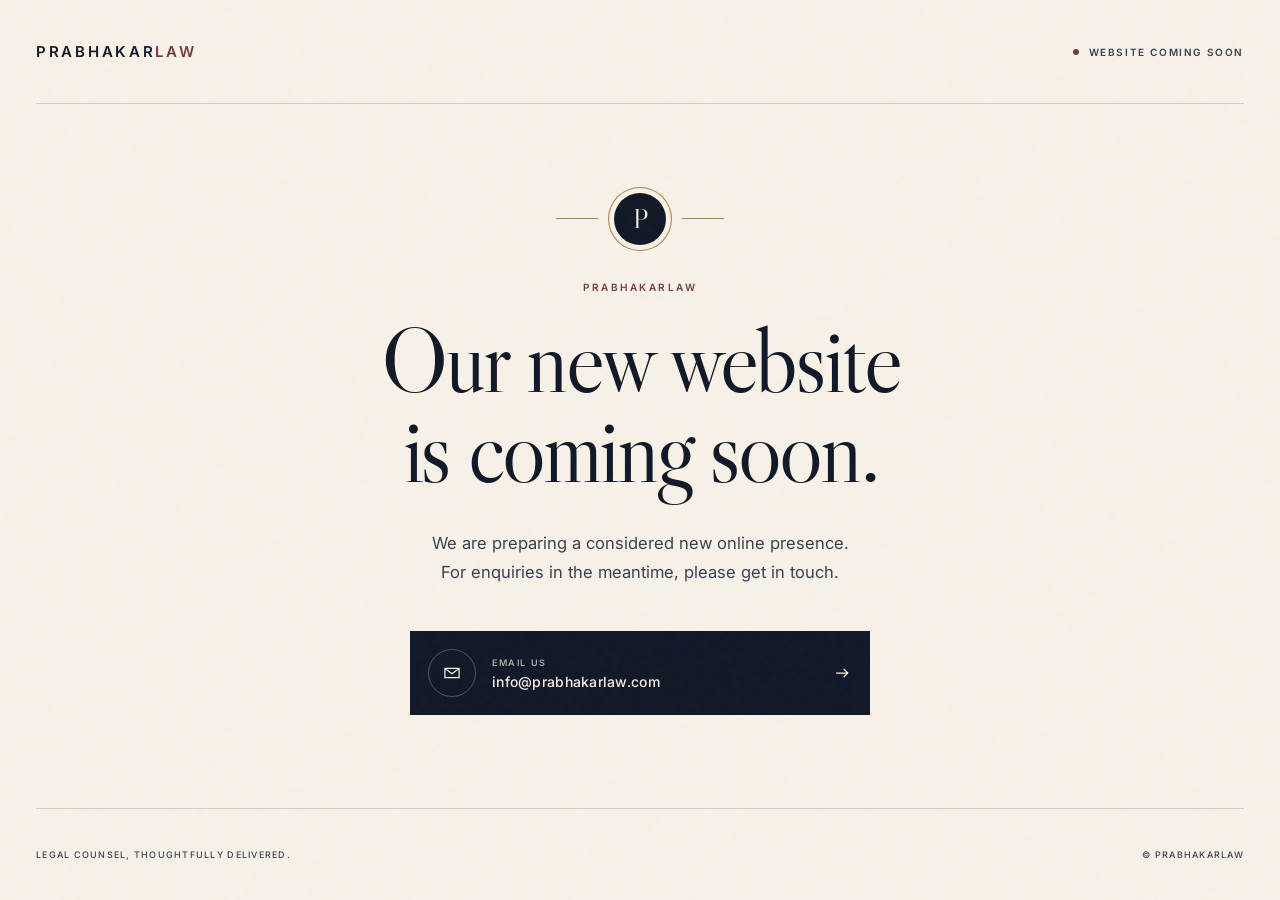
==== index.html @ bf0c2168 "Coming soon" ====
<!doctype html>
<html lang="en">
  <head>
    <meta charset="UTF-8" />
    <meta name="viewport" content="width=device-width, initial-scale=1.0" />
    <meta name="description" content="PRABHAKARLAW — coming soon. Contact the firm by email." />
    <meta name="theme-color" content="#111827" />
    <link rel="icon" href="data:image/svg+xml,%3Csvg xmlns='http://www.w3.org/2000/svg' viewBox='0 0 64 64'%3E%3Crect width='64' height='64' rx='32' fill='%23111827'/%3E%3Ctext x='32' y='43' text-anchor='middle' font-family='Georgia' font-size='34' fill='%23f7f1e7'%3EP%3C/text%3E%3C/svg%3E" />
    <title>PRABHAKARLAW — Coming Soon</title>
    <link rel="preconnect" href="https://fonts.googleapis.com" />
    <link rel="preconnect" href="https://fonts.gstatic.com" crossorigin />
    <link href="https://fonts.googleapis.com/css2?family=Inter:wght@400;500;600&family=Libre+Caslon+Display&display=swap" rel="stylesheet" />
    <link rel="stylesheet" href="./styles.css" />
  </head>
  <body>
    <div class="page">
      <header class="header">
        <a class="wordmark" href="#main" aria-label="PRABHAKARLAW home">PRABHAKAR<span>LAW</span></a>
        <p class="header-status"><span aria-hidden="true"></span>Website coming soon</p>
      </header>

      <main id="main" class="main">
        <div class="crest" aria-hidden="true">
          <span class="crest-rule"></span>
          <span class="crest-letter">P</span>
          <span class="crest-rule"></span>
        </div>
        <p class="overline">PRABHAKARLAW</p>
        <h1>Our new website<br />is coming soon.</h1>
        <p class="subhead">We are preparing a considered new online presence.<br class="desktop-break" /> For enquiries in the meantime, please get in touch.</p>
        <a class="email-button" href="mailto:info@prabhakarlaw.com">
          <span class="email-icon" aria-hidden="true"><svg viewBox="0 0 24 24"><path d="M3.5 6.5h17v11h-17zM4 7l8 6 8-6" /></svg></span>
          <span class="email-copy"><small>Email us</small><strong>info@prabhakarlaw.com</strong></span>
          <svg class="arrow" viewBox="0 0 24 24" aria-hidden="true"><path d="M5 12h14m-5-5 5 5-5 5" /></svg>
        </a>
      </main>

      <footer class="footer">
        <p>Legal counsel, thoughtfully delivered.</p>
        <p>© <span id="year"></span> PRABHAKARLAW</p>
      </footer>
    </div>
    <script src="./script.js"></script>
  </body>
</html>
---- styles.css ----
:root {
  --navy: #111827;
  --navy-soft: #394150;
  --ivory: #f7f1e7;
  --burgundy: #713b40;
  --brass: #a4814e;
  --line: rgba(17, 24, 39, 0.17);
}

* { box-sizing: border-box; }
html { scroll-behavior: smooth; }
body {
  margin: 0;
  min-width: 320px;
  color: var(--navy);
  background: var(--ivory);
  font-family: "Inter", Arial, sans-serif;
  -webkit-font-smoothing: antialiased;
}
body::before {
  content: "";
  position: fixed;
  inset: 0;
  pointer-events: none;
  opacity: 0.025;
  background-image: url("data:image/svg+xml,%3Csvg viewBox='0 0 150 150' xmlns='http://www.w3.org/2000/svg'%3E%3Cfilter id='n'%3E%3CfeTurbulence type='fractalNoise' baseFrequency='.85' numOctaves='3' stitchTiles='stitch'/%3E%3C/filter%3E%3Crect width='100%25' height='100%25' filter='url(%23n)'/%3E%3C/svg%3E");
}
a { color: inherit; }
.page {
  width: min(100% - 72px, 1440px);
  min-height: 100svh;
  margin: 0 auto;
  display: grid;
  grid-template-rows: auto 1fr auto;
}
.header {
  height: 104px;
  display: flex;
  align-items: center;
  justify-content: space-between;
  border-bottom: 1px solid var(--line);
}
.wordmark { font-size: 15px; font-weight: 600; letter-spacing: 0.18em; text-decoration: none; }
.wordmark span { color: var(--burgundy); }
.header-status {
  margin: 0;
  display: flex;
  align-items: center;
  gap: 10px;
  color: var(--navy-soft);
  font-size: 10px;
  font-weight: 600;
  letter-spacing: 0.16em;
  text-transform: uppercase;
}
.header-status span { width: 6px; height: 6px; border-radius: 50%; background: var(--burgundy); }
.main { width: min(100%, 920px); margin: auto; padding: 68px 0 72px; text-align: center; }
.crest { display: flex; align-items: center; justify-content: center; gap: 16px; margin-bottom: 36px; }
.crest-rule { width: 42px; height: 1px; background: var(--brass); }
.crest-letter {
  width: 52px;
  height: 52px;
  display: grid;
  place-items: center;
  color: var(--ivory);
  background: var(--navy);
  border-radius: 50%;
  font: 400 27px/1 "Libre Caslon Display", Georgia, serif;
  box-shadow: 0 0 0 5px var(--ivory), 0 0 0 6px var(--brass);
}
.overline { margin: 0 0 22px; color: var(--burgundy); font-size: 10px; font-weight: 600; letter-spacing: 0.25em; }
h1 { margin: 0; font: 400 clamp(54px, 7.2vw, 104px)/0.98 "Libre Caslon Display", Georgia, serif; letter-spacing: -0.035em; }
.subhead { margin: 34px auto 0; color: var(--navy-soft); font-size: clamp(15px, 1.3vw, 18px); line-height: 1.75; }
.email-button {
  width: min(100%, 460px);
  min-height: 84px;
  margin: 44px auto 0;
  padding: 16px 18px;
  display: grid;
  grid-template-columns: 48px 1fr 24px;
  align-items: center;
  gap: 16px;
  color: var(--ivory);
  background: var(--navy);
  text-align: left;
  text-decoration: none;
  transition: background-color .25s ease, transform .25s ease;
}
.email-button:hover { background: var(--burgundy); transform: translateY(-2px); }
.email-button:focus-visible { outline: 3px solid var(--brass); outline-offset: 4px; }
.email-icon {
  width: 48px;
  height: 48px;
  display: grid;
  place-items: center;
  border: 1px solid rgba(247, 241, 231, 0.28);
  border-radius: 50%;
}
.email-icon svg, .arrow { width: 20px; fill: none; stroke: currentColor; stroke-width: 1.5; }
.email-copy { min-width: 0; display: flex; flex-direction: column; gap: 5px; }
.email-copy small { color: rgba(247, 241, 231, 0.68); font-size: 9px; font-weight: 600; letter-spacing: .18em; text-transform: uppercase; }
.email-copy strong { overflow: hidden; font-size: 14px; font-weight: 500; letter-spacing: .02em; text-overflow: ellipsis; }
.arrow { justify-self: end; transition: transform .25s ease; }
.email-button:hover .arrow { transform: translateX(3px); }
.footer {
  min-height: 92px;
  padding: 24px 0;
  display: flex;
  align-items: center;
  justify-content: space-between;
  gap: 24px;
  border-top: 1px solid var(--line);
  color: var(--navy-soft);
  font-size: 9px;
  font-weight: 500;
  letter-spacing: 0.14em;
  text-transform: uppercase;
}
.footer p { margin: 0; }
@media (max-width: 680px) {
  .page { width: min(100% - 40px, 1440px); }
  .header { height: 82px; }
  .wordmark { font-size: 12px; }
  .header-status { font-size: 8px; letter-spacing: .11em; }
  .header-status span { display: none; }
  .main { padding: 64px 0 60px; }
  .crest { margin-bottom: 32px; }
  h1 { font-size: clamp(50px, 15.5vw, 72px); }
  .desktop-break { display: none; }
  .subhead { max-width: 420px; margin-top: 28px; }
  .email-button { min-height: 78px; margin-top: 36px; grid-template-columns: 42px 1fr 20px; gap: 12px; padding: 14px; }
  .email-icon { width: 42px; height: 42px; }
  .email-copy strong { font-size: 12px; }
  .footer { min-height: 110px; align-items: flex-start; flex-direction: column; justify-content: center; gap: 10px; }
}
@media (max-height: 720px) and (min-width: 681px) {
  .header { height: 82px; }
  .main { padding: 38px 0 44px; }
  .crest { margin-bottom: 24px; }
  .crest-letter { width: 44px; height: 44px; font-size: 23px; }
  .overline { margin-bottom: 14px; }
  h1 { font-size: clamp(52px, 6.5vw, 86px); }
  .subhead { margin-top: 24px; }
  .email-button { margin-top: 28px; min-height: 72px; }
  .footer { min-height: 76px; }
}
@media (prefers-reduced-motion: reduce) {
  html { scroll-behavior: auto; }
  *, *::before, *::after { transition-duration: 0.01ms !important; }
}
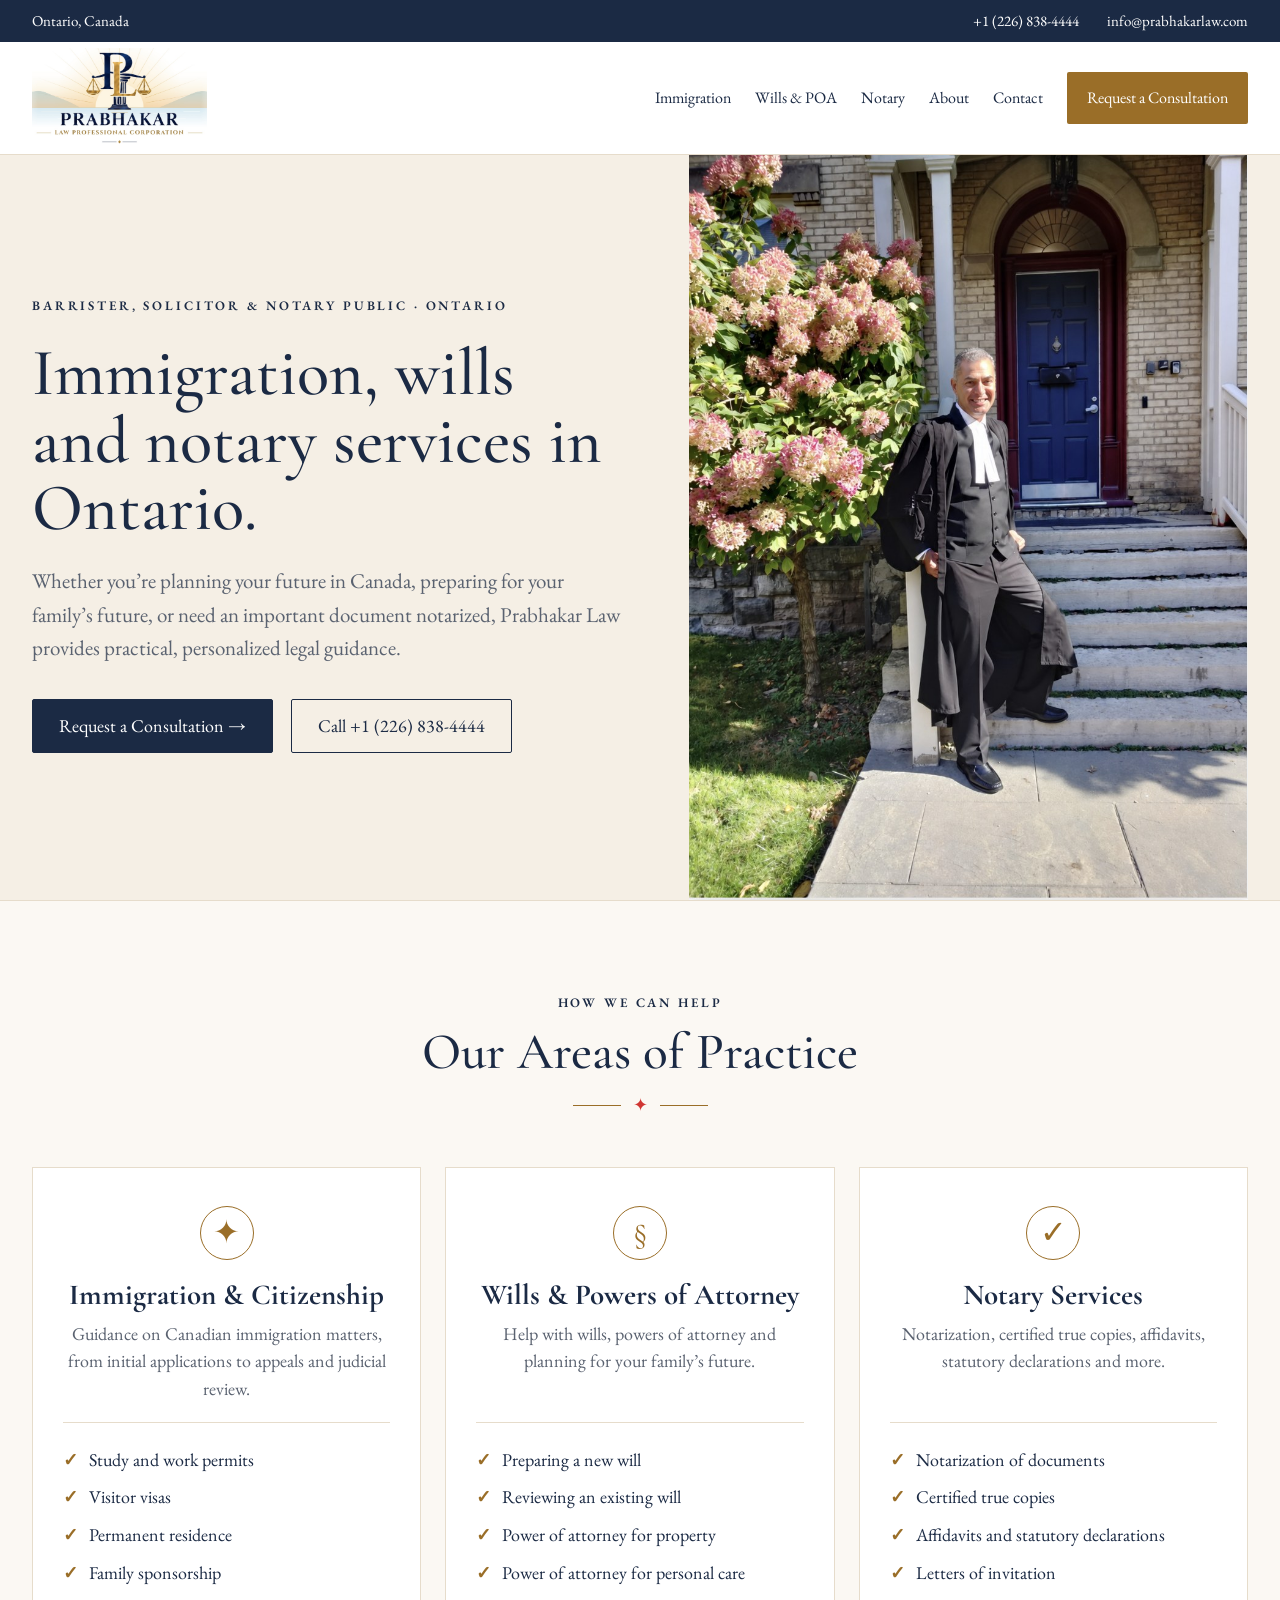
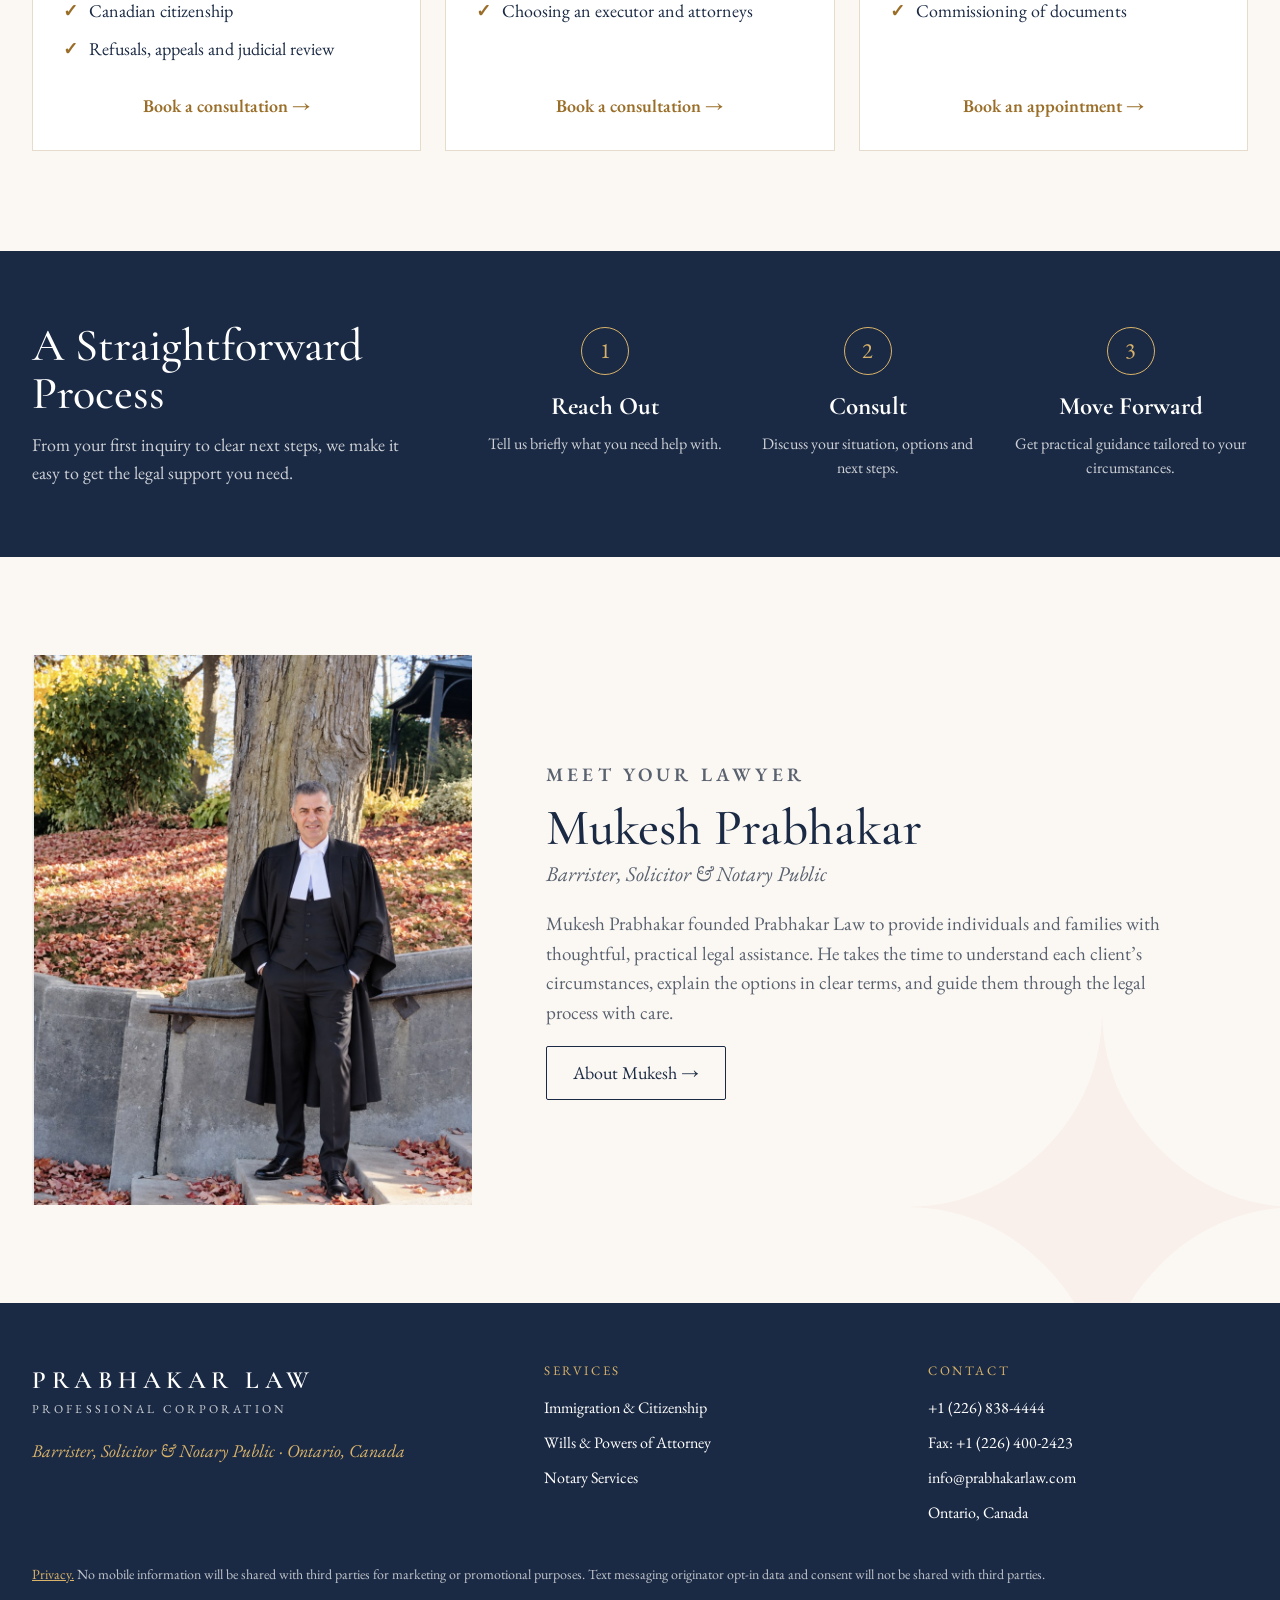
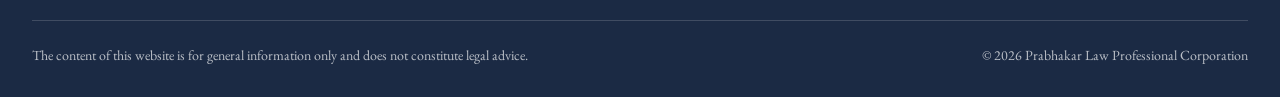
==== commit e700b3d9: "Replace coming soon page with full website" ====
--- a/index.html
+++ b/index.html
@@ -1,45 +1,65 @@
 <!doctype html>
 <html lang="en">
   <head>
-    <meta charset="UTF-8" />
-    <meta name="viewport" content="width=device-width, initial-scale=1.0" />
-    <meta name="description" content="PRABHAKARLAW — coming soon. Contact the firm by email." />
-    <meta name="theme-color" content="#111827" />
-    <link rel="icon" href="data:image/svg+xml,%3Csvg xmlns='http://www.w3.org/2000/svg' viewBox='0 0 64 64'%3E%3Crect width='64' height='64' rx='32' fill='%23111827'/%3E%3Ctext x='32' y='43' text-anchor='middle' font-family='Georgia' font-size='34' fill='%23f7f1e7'%3EP%3C/text%3E%3C/svg%3E" />
-    <title>PRABHAKARLAW — Coming Soon</title>
+    <meta charset="utf-8" />
+    <meta name="viewport" content="width=device-width, initial-scale=1" />
+    <meta name="description" content="Prabhakar Law Professional Corporation provides immigration, wills, powers of attorney and notary services in Ontario." />
+    <title>Prabhakar Law Professional Corporation | Ontario Lawyer</title>
+    <link rel="icon" href="assets/images/favicon.svg" type="image/svg+xml" />
     <link rel="preconnect" href="https://fonts.googleapis.com" />
     <link rel="preconnect" href="https://fonts.gstatic.com" crossorigin />
-    <link href="https://fonts.googleapis.com/css2?family=Inter:wght@400;500;600&family=Libre+Caslon+Display&display=swap" rel="stylesheet" />
-    <link rel="stylesheet" href="./styles.css" />
+    <link href="https://fonts.googleapis.com/css2?family=Cormorant+Garamond:ital,wght@0,500;0,600;1,500&family=EB+Garamond:ital,wght@0,400;0,500;0,600;1,400&display=swap" rel="stylesheet" />
+    <link rel="stylesheet" href="assets/css/styles.css" />
   </head>
   <body>
-    <div class="page">
-      <header class="header">
-        <a class="wordmark" href="#main" aria-label="PRABHAKARLAW home">PRABHAKAR<span>LAW</span></a>
-        <p class="header-status"><span aria-hidden="true"></span>Website coming soon</p>
-      </header>
+    <a class="skip-link" href="#main">Skip to main content</a>
+    <div class="topbar">
+      <div class="container topbar__inner"><span>Ontario, Canada</span><div class="topbar__group"><a href="tel:+12268384444">+1 (226) 838-4444</a><a href="mailto:info@prabhakarlaw.com">info@prabhakarlaw.com</a></div></div>
+    </div>
+    <header class="site-header">
+      <div class="container site-header__inner">
+        <a class="brand" href="index.html"><img src="assets/images/logo.jpg" alt="Prabhakar Law Professional Corporation" /></a>
+        <button class="nav-toggle" type="button" aria-label="Toggle navigation" aria-expanded="false" data-nav-toggle><span></span></button>
+        <nav class="site-nav" aria-label="Primary" data-site-nav>
+          <a href="index.html#immigration">Immigration</a><a href="index.html#wills">Wills &amp; POA</a><a href="index.html#notary">Notary</a><a href="about.html">About</a><a href="contact.html">Contact</a><a class="button button--gold" href="contact.html">Request a Consultation</a>
+        </nav>
+      </div>
+    </header>
 
-      <main id="main" class="main">
-        <div class="crest" aria-hidden="true">
-          <span class="crest-rule"></span>
-          <span class="crest-letter">P</span>
-          <span class="crest-rule"></span>
+    <main id="main">
+      <section class="hero">
+        <div class="container hero__inner">
+          <div class="hero__content">
+            <p class="eyebrow">Barrister, Solicitor &amp; Notary Public · Ontario</p>
+            <h1>Immigration, wills and notary services in Ontario.</h1>
+            <p class="hero__lead">Whether you’re planning your future in Canada, preparing for your family’s future, or need an important document notarized, Prabhakar Law provides practical, personalized legal guidance.</p>
+            <div class="hero__actions"><a class="button" href="contact.html">Request a Consultation →</a><a class="button button--outline" href="tel:+12268384444">Call +1 (226) 838-4444</a></div>
+          </div>
+          <div class="hero__media"><img src="assets/images/hero-mukesh.jpg" alt="Mukesh Prabhakar in barrister's robes outside his office" /></div>
         </div>
-        <p class="overline">PRABHAKARLAW</p>
-        <h1>Our new website<br />is coming soon.</h1>
-        <p class="subhead">We are preparing a considered new online presence.<br class="desktop-break" /> For enquiries in the meantime, please get in touch.</p>
-        <a class="email-button" href="mailto:info@prabhakarlaw.com">
-          <span class="email-icon" aria-hidden="true"><svg viewBox="0 0 24 24"><path d="M3.5 6.5h17v11h-17zM4 7l8 6 8-6" /></svg></span>
-          <span class="email-copy"><small>Email us</small><strong>info@prabhakarlaw.com</strong></span>
-          <svg class="arrow" viewBox="0 0 24 24" aria-hidden="true"><path d="M5 12h14m-5-5 5 5-5 5" /></svg>
-        </a>
-      </main>
+      </section>
 
-      <footer class="footer">
-        <p>Legal counsel, thoughtfully delivered.</p>
-        <p>© <span id="year"></span> PRABHAKARLAW</p>
-      </footer>
-    </div>
-    <script src="./script.js"></script>
+      <section class="services" aria-labelledby="services-title">
+        <div class="container">
+          <div class="section-heading"><p class="eyebrow">How we can help</p><h2 class="section-title" id="services-title">Our Areas of Practice</h2><div class="ornament" aria-hidden="true">✦</div></div>
+          <div class="cards">
+            <article class="service-card" id="immigration"><div class="service-icon" aria-hidden="true">✦</div><h3>Immigration &amp; Citizenship</h3><p>Guidance on Canadian immigration matters, from initial applications to appeals and judicial review.</p><ul class="check-list"><li>Study and work permits</li><li>Visitor visas</li><li>Permanent residence</li><li>Family sponsorship</li><li>Canadian citizenship</li><li>Refusals, appeals and judicial review</li></ul><a class="text-link" href="contact.html">Book a consultation →</a></article>
+            <article class="service-card" id="wills"><div class="service-icon" aria-hidden="true">§</div><h3>Wills &amp; Powers of Attorney</h3><p>Help with wills, powers of attorney and planning for your family’s future.</p><ul class="check-list"><li>Preparing a new will</li><li>Reviewing an existing will</li><li>Power of attorney for property</li><li>Power of attorney for personal care</li><li>Choosing an executor and attorneys</li></ul><a class="text-link" href="contact.html">Book a consultation →</a></article>
+            <article class="service-card" id="notary"><div class="service-icon" aria-hidden="true">✓</div><h3>Notary Services</h3><p>Notarization, certified true copies, affidavits, statutory declarations and more.</p><ul class="check-list"><li>Notarization of documents</li><li>Certified true copies</li><li>Affidavits and statutory declarations</li><li>Letters of invitation</li><li>Commissioning of documents</li></ul><a class="text-link" href="contact.html">Book an appointment →</a></article>
+          </div>
+        </div>
+      </section>
+
+      <section class="process">
+        <div class="container process__inner"><div><h2>A Straightforward Process</h2><p>From your first inquiry to clear next steps, we make it easy to get the legal support you need.</p></div><div class="steps"><article class="step"><span class="step__number">1</span><h3>Reach Out</h3><p>Tell us briefly what you need help with.</p></article><article class="step"><span class="step__number">2</span><h3>Consult</h3><p>Discuss your situation, options and next steps.</p></article><article class="step"><span class="step__number">3</span><h3>Move Forward</h3><p>Get practical guidance tailored to your circumstances.</p></article></div></div>
+      </section>
+
+      <section class="profile">
+        <div class="container profile__inner"><img class="profile__photo" src="assets/images/mukesh-portrait.jpg" alt="Mukesh Prabhakar in court dress" /><div class="profile__content"><p class="eyebrow">Meet your lawyer</p><h2 class="section-title">Mukesh Prabhakar</h2><span class="profile__role">Barrister, Solicitor &amp; Notary Public</span><p>Mukesh Prabhakar founded Prabhakar Law to provide individuals and families with thoughtful, practical legal assistance. He takes the time to understand each client’s circumstances, explain the options in clear terms, and guide them through the legal process with care.</p><a class="button button--outline" href="about.html">About Mukesh →</a></div></div>
+      </section>
+    </main>
+
+    <footer class="site-footer"><div class="container footer-main"><div class="footer-grid"><div><div class="footer-brand">PRABHAKAR LAW</div><div class="footer-subbrand">PROFESSIONAL CORPORATION</div><p class="footer-tagline">Barrister, Solicitor &amp; Notary Public · Ontario, Canada</p></div><div><span class="footer-heading">Services</span><div class="footer-links"><a href="#immigration">Immigration &amp; Citizenship</a><a href="#wills">Wills &amp; Powers of Attorney</a><a href="#notary">Notary Services</a></div></div><div><span class="footer-heading">Contact</span><div class="footer-links"><a href="tel:+12268384444">+1 (226) 838-4444</a><span>Fax: +1 (226) 400-2423</span><a href="mailto:info@prabhakarlaw.com">info@prabhakarlaw.com</a><span>Ontario, Canada</span></div></div></div><p class="footer-privacy"><a href="privacy.html">Privacy.</a> No mobile information will be shared with third parties for marketing or promotional purposes. Text messaging originator opt-in data and consent will not be shared with third parties.</p></div><div class="container footer-bottom"><span>The content of this website is for general information only and does not constitute legal advice.</span><span>© <span data-year></span> Prabhakar Law Professional Corporation</span></div></footer>
+    <script src="assets/js/main.js"></script>
   </body>
 </html>
--- a/assets/css/styles.css
+++ b/assets/css/styles.css
@@ -0,0 +1,217 @@
+:root {
+  --navy: #1b2a44;
+  --navy-2: #111d31;
+  --gold: #9a6e28;
+  --gold-light: #d9b36a;
+  --cream: #fbf8f3;
+  --cream-2: #f5efe5;
+  --paper: #ffffff;
+  --line: #e6dccb;
+  --text: #1b2a44;
+  --muted: #5a6270;
+  --red: #d03632;
+  --shadow: 0 18px 48px rgba(27, 42, 68, 0.10);
+  --container: 1240px;
+}
+
+* { box-sizing: border-box; }
+html { scroll-behavior: smooth; }
+body {
+  margin: 0;
+  background: var(--cream);
+  color: var(--text);
+  font-family: "EB Garamond", Georgia, serif;
+  font-size: 18px;
+  line-height: 1.55;
+  -webkit-font-smoothing: antialiased;
+}
+body.nav-open { overflow: hidden; }
+img { display: block; max-width: 100%; }
+a { color: inherit; }
+button, input, select, textarea { font: inherit; }
+.container { width: min(calc(100% - 64px), var(--container)); margin-inline: auto; }
+.skip-link { position: fixed; left: 16px; top: -80px; z-index: 1000; padding: 10px 14px; background: #fff; color: var(--navy); }
+.skip-link:focus { top: 16px; }
+
+.topbar { background: var(--navy); color: #fff; font-size: 15px; }
+.topbar__inner { min-height: 42px; display: flex; align-items: center; justify-content: space-between; gap: 16px 28px; }
+.topbar__group { display: flex; flex-wrap: wrap; gap: 8px 28px; }
+.topbar a { color: #fff; text-decoration: none; }
+.topbar a:hover { color: var(--gold-light); }
+
+.site-header { position: relative; z-index: 50; background: rgba(255,255,255,.98); border-bottom: 1px solid var(--line); }
+.site-header__inner { min-height: 112px; display: flex; align-items: center; justify-content: space-between; gap: 26px; }
+.brand { flex: 0 1 270px; text-decoration: none; }
+.brand img { width: 270px; max-height: 100px; object-fit: contain; object-position: left center; }
+.nav-toggle { display: none; width: 46px; height: 46px; border: 1px solid var(--line); background: #fff; color: var(--navy); cursor: pointer; }
+.nav-toggle span, .nav-toggle::before, .nav-toggle::after { content: ""; display: block; width: 22px; height: 2px; margin: 5px auto; background: currentColor; transition: .2s ease; }
+.nav-toggle[aria-expanded="true"] span { opacity: 0; }
+.nav-toggle[aria-expanded="true"]::before { transform: translateY(7px) rotate(45deg); }
+.nav-toggle[aria-expanded="true"]::after { transform: translateY(-7px) rotate(-45deg); }
+.site-nav { display: flex; align-items: center; gap: 8px 24px; }
+.site-nav a { padding: 13px 0 10px; text-decoration: none; font-size: 16px; border-bottom: 2px solid transparent; }
+.site-nav a:hover, .site-nav a[aria-current="page"] { color: var(--gold); border-color: var(--gold); }
+.site-nav .button { padding: 13px 20px; border: 0; color: #fff; }
+.site-nav .button:hover { color: #fff; border: 0; }
+
+.button { min-height: 52px; display: inline-flex; align-items: center; justify-content: center; gap: 10px; padding: 12px 26px; border: 1px solid var(--navy); border-radius: 2px; background: var(--navy); color: #fff; text-decoration: none; cursor: pointer; transition: transform .2s ease, background .2s ease; }
+.button:hover { transform: translateY(-2px); background: var(--navy-2); }
+.button--gold { border-color: var(--gold); background: var(--gold); }
+.button--outline { background: transparent; color: var(--navy); }
+.button--outline:hover { background: var(--navy); color: #fff; }
+.eyebrow { margin: 0; font-size: 13px; font-weight: 600; letter-spacing: .22em; text-transform: uppercase; }
+.section-title { margin: 0; font-family: "Cormorant Garamond", Georgia, serif; font-size: clamp(38px, 4vw, 54px); font-weight: 500; line-height: 1.05; }
+.section-heading { display: grid; justify-items: center; gap: 12px; text-align: center; margin-bottom: 48px; }
+.ornament { display: flex; align-items: center; gap: 12px; color: var(--red); }
+.ornament::before, .ornament::after { content: ""; width: 48px; height: 1px; background: var(--gold); }
+
+.hero { background: var(--cream-2); border-bottom: 1px solid var(--line); }
+.hero__inner { display: grid; grid-template-columns: 1.08fr .92fr; min-height: 620px; }
+.hero__content { align-self: center; padding: 82px 68px 88px 0; }
+.hero h1 { max-width: 720px; margin: 22px 0; font-family: "Cormorant Garamond", Georgia, serif; font-size: clamp(50px, 5.2vw, 76px); font-weight: 500; line-height: 1.02; }
+.hero__lead { max-width: 610px; margin: 0; color: var(--muted); font-size: 21px; line-height: 1.6; }
+.hero__actions { display: flex; flex-wrap: wrap; gap: 14px 18px; margin-top: 34px; }
+.hero__media { min-height: 620px; }
+.hero__media img { width: 100%; height: 100%; object-fit: cover; object-position: 50% 25%; }
+
+.services { padding: 92px 0 100px; }
+.cards { display: grid; grid-template-columns: repeat(3, 1fr); gap: 24px; }
+.service-card { display: flex; flex-direction: column; align-items: center; min-width: 0; padding: 38px 30px 30px; background: var(--paper); border: 1px solid var(--line); text-align: center; transition: transform .2s ease, box-shadow .2s ease; }
+.service-card:hover { transform: translateY(-4px); box-shadow: var(--shadow); }
+.service-icon { width: 54px; height: 54px; display: grid; place-items: center; color: var(--gold); font-family: "Cormorant Garamond", serif; font-size: 32px; border: 1px solid var(--gold); border-radius: 50%; }
+.service-card h3 { margin: 18px 0 8px; font-family: "Cormorant Garamond", Georgia, serif; font-size: 29px; line-height: 1.15; }
+.service-card > p { min-height: 84px; margin: 0; color: var(--muted); }
+.check-list { width: 100%; margin: 18px 0 24px; padding: 18px 0 0; border-top: 1px solid var(--line); list-style: none; text-align: left; }
+.check-list li { position: relative; padding: 5px 0 5px 26px; }
+.check-list li::before { content: "✓"; position: absolute; left: 0; color: var(--gold); font-weight: 700; }
+.text-link { margin-top: auto; color: var(--gold); font-weight: 600; text-decoration: none; }
+.text-link:hover { text-decoration: underline; }
+
+.process { padding: 70px 0; background: var(--navy); color: #fff; }
+.process__inner { display: grid; grid-template-columns: .85fr 1.65fr; align-items: center; gap: 64px; }
+.process h2 { margin: 0 0 14px; font-family: "Cormorant Garamond", Georgia, serif; font-size: 46px; font-weight: 500; line-height: 1.05; }
+.process p { margin: 0; color: rgba(255,255,255,.78); }
+.steps { display: grid; grid-template-columns: repeat(3, 1fr); gap: 28px; }
+.step { position: relative; text-align: center; }
+.step__number { width: 48px; height: 48px; display: grid; place-items: center; margin: 0 auto 12px; border: 1px solid var(--gold-light); border-radius: 50%; color: var(--gold-light); font-size: 22px; }
+.step h3 { margin: 0 0 6px; font-family: "Cormorant Garamond", serif; font-size: 25px; }
+.step p { font-size: 16px; }
+
+.profile { position: relative; overflow: hidden; padding: 98px 0; }
+.profile::after { content: "✦"; position: absolute; right: -40px; bottom: -170px; color: rgba(208,54,50,.045); font-size: 520px; line-height: 1; }
+.profile__inner { position: relative; z-index: 1; display: grid; grid-template-columns: minmax(300px, 440px) 1fr; align-items: center; gap: 74px; }
+.profile__photo { aspect-ratio: 4/5; width: 100%; object-fit: cover; object-position: 58% 25%; }
+.profile__content { max-width: 620px; }
+.profile__content h2 { margin: 12px 0 2px; }
+.profile__role { color: var(--muted); font-size: 21px; font-style: italic; }
+.profile__content p { color: var(--muted); font-size: 19px; }
+
+.page-hero { position: relative; overflow: hidden; padding: 52px 0 70px; background: var(--cream-2); border-bottom: 1px solid var(--line); }
+.page-hero::after { content: "✦"; position: absolute; right: -40px; top: -150px; color: rgba(208,54,50,.06); font-size: 430px; line-height: 1; }
+.page-hero__inner { position: relative; z-index: 1; }
+.breadcrumb { display: flex; gap: 10px; margin-bottom: 22px; font-size: 15px; }
+.breadcrumb a { color: var(--muted); text-decoration: none; }
+.page-hero h1 { margin: 0; font-family: "Cormorant Garamond", Georgia, serif; font-size: clamp(48px, 5vw, 66px); font-weight: 500; line-height: 1.04; }
+.page-hero p { max-width: 720px; margin: 18px 0 0; color: var(--muted); font-size: 21px; }
+
+.about-bio { padding: 88px 0; }
+.about-bio__inner { display: grid; grid-template-columns: minmax(300px, 440px) 1fr; align-items: center; gap: 72px; }
+.about-bio img { aspect-ratio: 4/5; width: 100%; object-fit: cover; object-position: 58% 25%; }
+.about-bio__copy h2 { margin: 0; }
+.about-bio__copy p { color: var(--muted); font-size: 19px; }
+.gold-rule { width: 50px; height: 1px; margin: 20px 0; background: var(--gold); }
+.values { padding: 76px 0 84px; background: #fff; border-block: 1px solid var(--line); }
+.value-grid { display: grid; grid-template-columns: repeat(3,1fr); gap: 24px; }
+.value-card { padding: 32px 28px; background: var(--cream); border: 1px solid var(--line); }
+.value-card span { color: var(--gold); font-size: 22px; }
+.value-card h3 { margin: 8px 0; font-family: "Cormorant Garamond", serif; font-size: 28px; }
+.value-card p { margin: 0; color: var(--muted); }
+.cta { padding: 72px 0 88px; }
+.cta__inner { display: flex; align-items: center; justify-content: space-between; gap: 30px 48px; }
+.cta h2 { margin: 0 0 6px; font-family: "Cormorant Garamond", serif; font-size: 40px; font-weight: 500; }
+.cta p { margin: 0; color: var(--muted); }
+
+.contact { padding: 78px 0 100px; }
+.contact__grid { display: grid; grid-template-columns: .9fr 1.1fr; align-items: start; gap: 72px; }
+.contact h2 { margin: 0 0 18px; font-family: "Cormorant Garamond", serif; font-size: 44px; font-weight: 500; }
+.contact__intro { margin: 0 0 28px; color: var(--muted); font-size: 20px; }
+.contact-list { display: grid; gap: 18px; }
+.contact-item { display: flex; align-items: center; gap: 16px; text-decoration: none; }
+.contact-item__icon { width: 44px; height: 44px; flex: 0 0 44px; display: grid; place-items: center; border-radius: 50%; background: var(--gold); color: #fff; }
+.contact-form { display: grid; gap: 18px; padding: 38px; background: #fff; border: 1px solid var(--line); box-shadow: var(--shadow); }
+.field { display: grid; gap: 7px; }
+.field label { font-size: 16px; font-weight: 600; }
+.field input, .field select, .field textarea { width: 100%; border: 1px solid #cfc3ae; border-radius: 2px; background: #fff; color: var(--navy); padding: 12px 14px; outline: none; }
+.field input, .field select { height: 50px; }
+.field textarea { min-height: 130px; resize: vertical; }
+.field input:focus, .field select:focus, .field textarea:focus { border-color: var(--gold); box-shadow: 0 0 0 3px rgba(154,110,40,.13); }
+.form-note, .form-status { margin: 0; color: var(--muted); font-size: 14px; }
+.form-status { display: none; padding: 12px 14px; background: var(--cream-2); border-left: 3px solid var(--gold); }
+.form-status.is-visible { display: block; }
+
+.privacy { padding: 76px 0 100px; }
+.privacy__content { max-width: 800px; }
+.privacy section + section { margin-top: 42px; padding-top: 42px; border-top: 1px solid var(--line); }
+.privacy h2 { margin: 0 0 12px; font-family: "Cormorant Garamond", serif; font-size: 34px; font-weight: 500; }
+.privacy p { margin: 0; color: var(--muted); font-size: 19px; }
+
+.site-footer { background: var(--navy); color: #fff; }
+.footer-main { padding: 58px 0 34px; }
+.footer-grid { display: grid; grid-template-columns: 1.4fr 1fr 1fr; gap: 44px 64px; }
+.footer-brand { font-family: "Cormorant Garamond", serif; font-size: 25px; font-weight: 600; letter-spacing: .22em; }
+.footer-subbrand { font-size: 12px; letter-spacing: .26em; color: rgba(255,255,255,.78); }
+.footer-tagline { color: var(--gold-light); font-style: italic; }
+.footer-heading { display: block; margin-bottom: 10px; color: var(--gold-light); font-size: 13px; letter-spacing: .2em; text-transform: uppercase; }
+.footer-links { display: grid; }
+.footer-links a, .footer-links span { padding: 5px 0; color: #fff; text-decoration: none; font-size: 16px; }
+.footer-links a:hover { color: var(--gold-light); }
+.footer-privacy { margin: 34px 0 0; color: rgba(255,255,255,.72); font-size: 14px; }
+.footer-privacy a { color: var(--gold-light); }
+.footer-bottom { display: flex; justify-content: space-between; gap: 18px 30px; padding: 24px 0 30px; border-top: 1px solid rgba(255,255,255,.16); color: rgba(255,255,255,.7); font-size: 14px; }
+
+@media (max-width: 1000px) {
+  .nav-toggle { display: block; }
+  .site-header__inner { min-height: 96px; }
+  .brand img { width: 230px; max-height: 82px; }
+  .site-nav { position: fixed; inset: 138px 0 auto; display: none; align-items: stretch; padding: 24px 32px 34px; background: #fff; border-bottom: 1px solid var(--line); box-shadow: 0 20px 40px rgba(27,42,68,.14); }
+  .site-nav.is-open { display: grid; }
+  .site-nav a { padding: 12px 0; }
+  .site-nav .button { margin-top: 8px; }
+  .hero__inner { grid-template-columns: 1fr; }
+  .hero__content { padding: 72px 0; }
+  .hero__media { min-height: 540px; }
+  .cards { grid-template-columns: 1fr; }
+  .service-card > p { min-height: 0; }
+  .process__inner { grid-template-columns: 1fr; text-align: center; }
+  .about-bio__inner, .profile__inner, .contact__grid { grid-template-columns: 1fr; }
+  .about-bio img, .profile__photo { max-width: 520px; }
+}
+
+@media (max-width: 720px) {
+  .container { width: min(calc(100% - 36px), var(--container)); }
+  .topbar__inner { align-items: flex-start; flex-direction: column; padding: 9px 0; gap: 4px; }
+  .topbar__group { gap: 4px 18px; }
+  .site-header__inner { min-height: 82px; }
+  .brand img { width: 205px; max-height: 70px; }
+  .site-nav { inset: 132px 0 auto; padding-inline: 18px; }
+  .hero__content { padding: 58px 0 64px; }
+  .hero h1 { font-size: 50px; }
+  .hero__media { min-height: 430px; }
+  .services { padding: 70px 0; }
+  .service-card { padding-inline: 22px; }
+  .steps { grid-template-columns: 1fr; gap: 34px; }
+  .profile, .about-bio { padding: 72px 0; }
+  .profile__inner, .about-bio__inner { gap: 38px; }
+  .value-grid { grid-template-columns: 1fr; }
+  .cta__inner { align-items: flex-start; flex-direction: column; }
+  .contact { padding: 62px 0 78px; }
+  .contact__grid { gap: 48px; }
+  .contact-form { padding: 24px 20px; }
+  .footer-grid { grid-template-columns: 1fr; }
+  .footer-bottom { flex-direction: column; }
+}
+
+@media (prefers-reduced-motion: reduce) {
+  html { scroll-behavior: auto; }
+  *, *::before, *::after { transition-duration: .01ms !important; animation-duration: .01ms !important; }
+}
